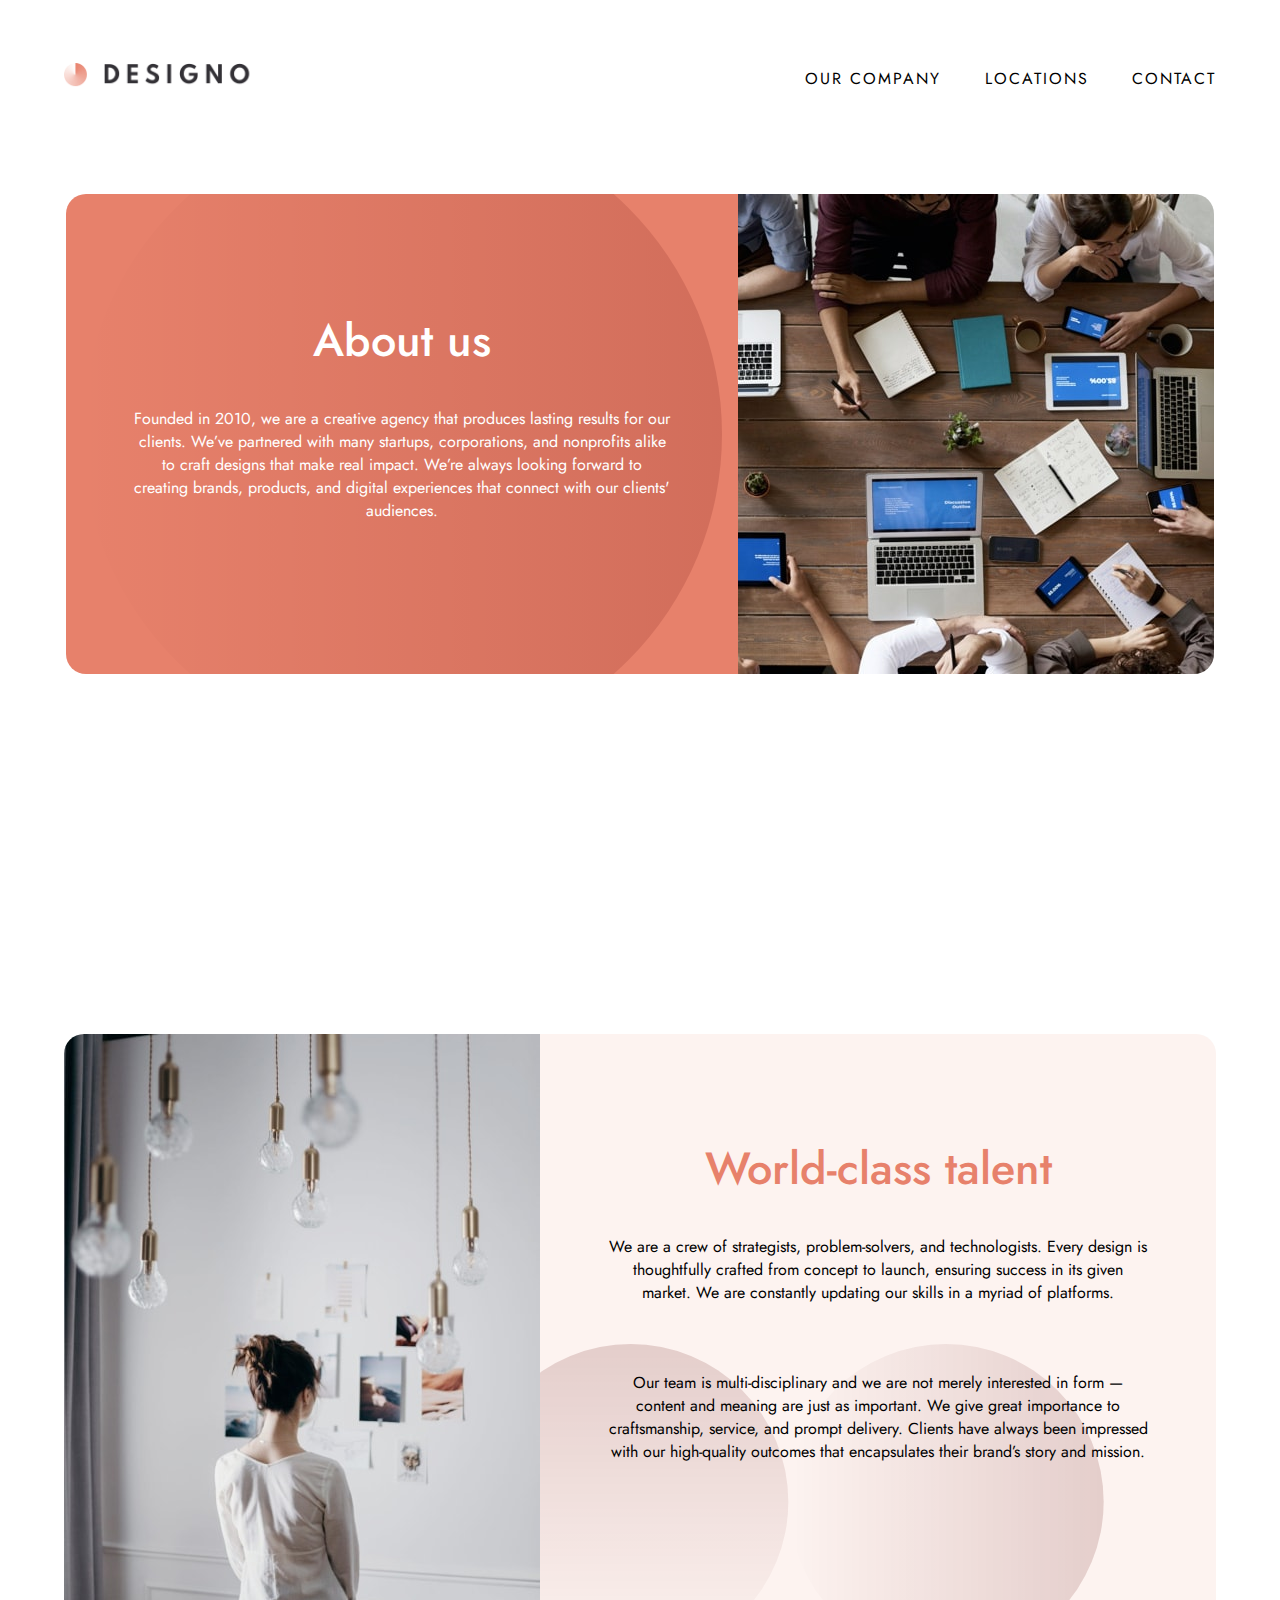
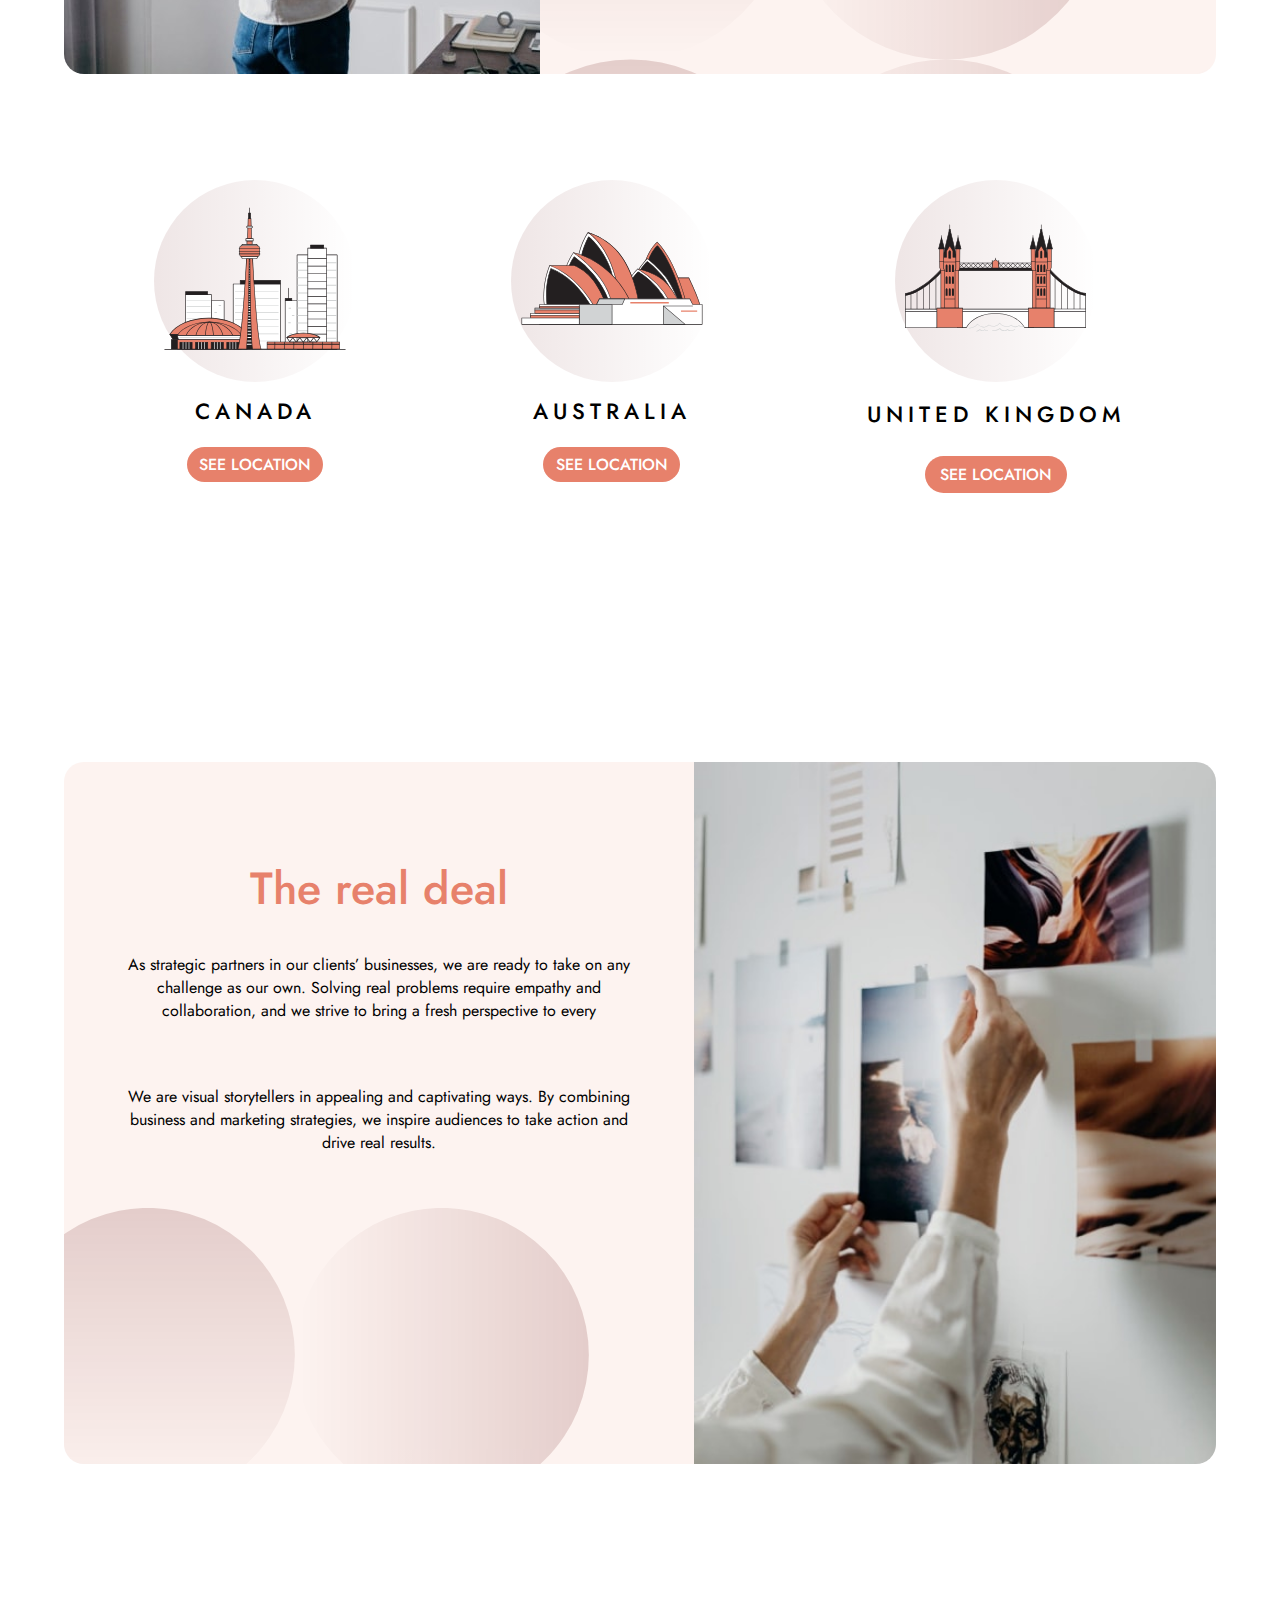
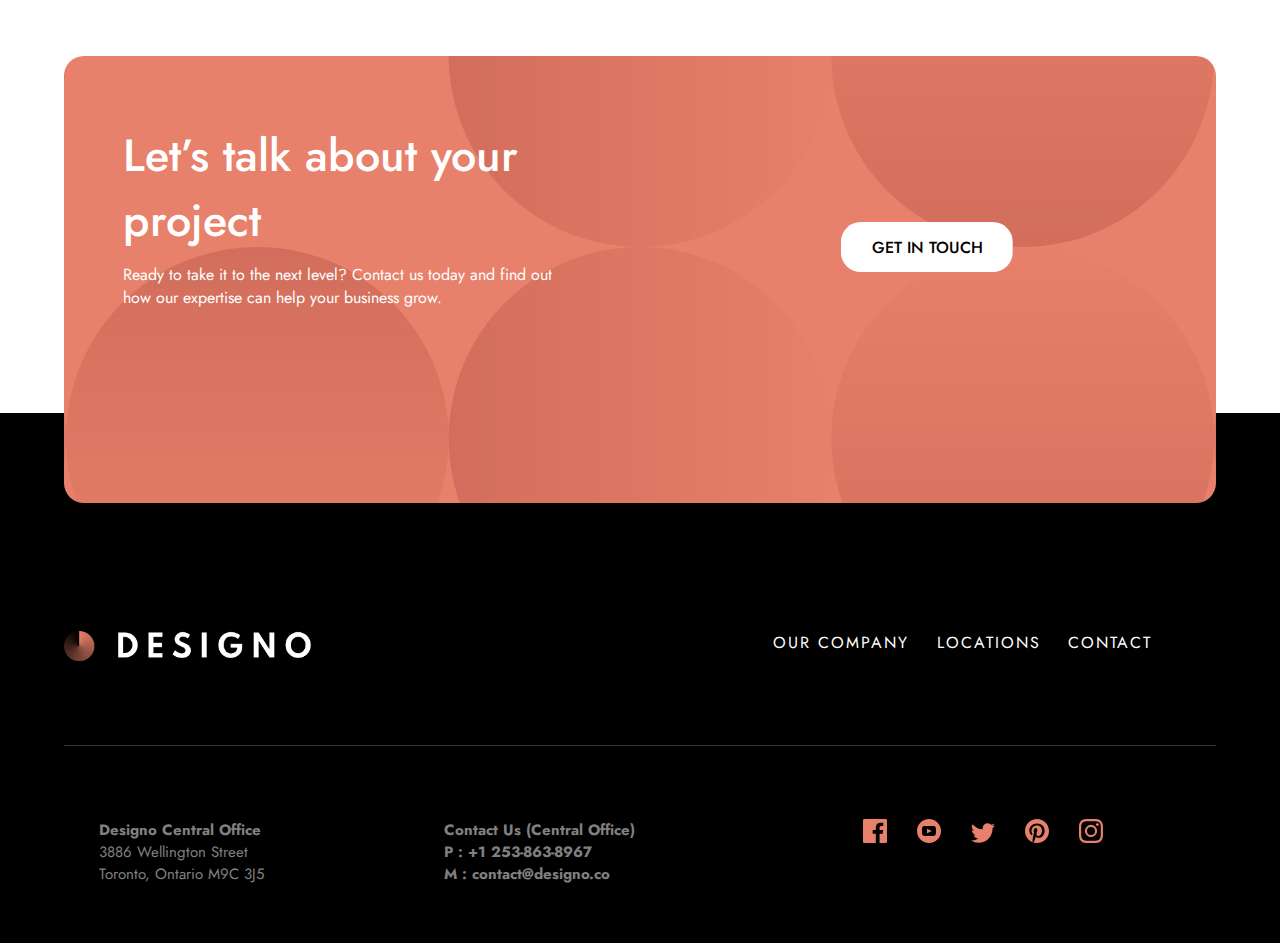
==== Designo-code/about.html @ a738da6b "Change repo name" ====
<!DOCTYPE html>
<html lang="en">
<head>
  <meta charset="UTF-8">
  <meta name="viewport" content="width=device-width, initial-scale=1.0">

  <link rel="icon" type="image/png" sizes="32x32" href="./assets/favicon-32x32.png">
  
  <!--Fonts-->
 <link rel="preconnect" href="https://fonts.gstatic.com">
 <link href="https://fonts.googleapis.com/css2?family=Jost:wght@400;500&display=swap" rel="stylesheet">
 <!--CSS-->
 <link rel="stylesheet" href="about.css">

  <title>About || Designo Agency</title>
</head>
<body>

  <header>
    <div class="nav-bar">
      <a href="index.html"> <img class="logo" src=".//assets/shared/desktop/logo-dark.png" alt="logo"></a>

      
  
 
    <div id="myLinks" class="menu">
    <a href="about.html">Our Company</a>
    <a href="locations.html">Locations</a>
    <a href="contact.html">Contact</a>
   </div> 

   <!-- "Hamburger menu" / "Bar icon" to toggle the navigation links -->
  <a href="javascript:void(0);" class="icon"  onclick="myFunction()">
    <img id="icon" class="hamburger" src="./assets/shared/mobile/icon-hamburger.svg">
  </a>

   </div>
  </header>
  
  <section class="first about rounded-Tablet rounded-Desktop-Rev">
  
    <img  class="mobile" src="./assets/about/mobile/image-about-hero.jpg">
    <img class="tablet" src="./assets/about/tablet/image-about-hero.jpg">
    <img class="desktop" src="./assets/about/desktop/image-about-hero.jpg">

    <div class="orange pb20">
      <div>
        <h1>About us</h1>
        <p>Founded in 2010, we are a creative agency that produces lasting results for our clients. 
          We’ve partnered with many startups, corporations, and nonprofits alike to craft designs 
          that make real impact. We’re always looking forward to creating brands, products, and 
          digital experiences that connect with our clients' audiences.</p>
      </div>
  
    </div>
    
  </section>
  
<section class=" pb20 talent rounded-Tablet rounded-Desktop">

  <img class="mobile" src="./assets/about/mobile/image-world-class-talent.jpg">
  <img class="tablet" src="./assets/about/tablet/image-world-class-talent.jpg">
  <img class="desktop" src="./assets/about/desktop/image-world-class-talent.jpg">

  <div class="ptrn3">
    <div>
      <h1>World-class talent</h1>
    <p>We are a crew of strategists, problem-solvers, and technologists. Every design is thoughtfully 
      crafted from concept to launch, ensuring success in its given market. We are constantly updating 
      our skills in a myriad of platforms.</p>
    
      <p>Our team is multi-disciplinary and we are not merely interested in form — content and meaning 
      are just as important. We give great importance to craftsmanship, service, and prompt delivery. 
      Clients have always been impressed with our high-quality outcomes that encapsulates their 
      brand’s story and mission.</p>
    </div>
    
  </div>
 
</section>
  
<section class="loc">
  <div>
    <div class="circleS">  <img src="./assets/shared/desktop/illustration-canada.svg">
    </div>
  
   <h3>Canada</h3> 
  <button class="rounded btnOrange">See location</button>
  </div>
  
<div>
  <div class="circleS"><img src="./assets/shared/desktop/illustration-australia.svg"></div>
  
  <h3>Australia</h3> 
  <button class="rounded btnOrange">See location</button>
</div>
  
<div>
  <div class="circleS"><img src="./assets/shared/desktop/illustration-united-kingdom.svg"></div>
  
  <h3>United Kingdom</h3> 
  <button class="rounded btnOrange">See location</button>
</div>
  
</section>

<section class=" pb20 deal rounded-Tablet rounded-Desktop-Rev">
  <img class="mobile" src="./assets/about/mobile/image-real-deal.jpg">
  <img class="tablet" src="./assets/about/tablet/image-real-deal.jpg">
  <img class="desktop" src="./assets/about/desktop/image-real-deal.jpg">

  <div class="ptrn3">
    <div>
      <h1>The real deal</h1> 
      <p>As strategic partners in our clients’ businesses, we are ready to take on any challenge as our own.
        Solving real problems require empathy and collaboration, and we strive to bring a fresh perspective to every
    
      <p>We are visual storytellers in appealing and captivating ways. By combining business and marketing strategies, 
        we inspire audiences to take action and drive real results.</p>
    </div>
 
  </div>
 
</section>
  
<section class="talk orange rounded">
  <div>
    <h1>Let’s talk about your project</h1> 

    <p>Ready to take it to the next level? 
     Contact us today and find out how our expertise can help your business grow.</p>
  </div>

<div class="touchBtn">
<button class="rounded">Get in touch</button>
</div>
 

</section>
  
<footer class="black">
  <div class="nav">
    <img class="logoL" src=".//assets/shared/desktop/logo-light.png" alt="logo">

  <div class="links">
    <a href="about.html">Our company</a>
    <a href="locations.html">Locations</a>
    <a href="contact.html">Contact</a>
  
  </div>
</div>
 <hr/>
  <div class="contact">
    <div class="adress">
    <p>Designo Central Office</p>  
    <p>3886 Wellington Street</p>
    <p>Toronto, Ontario M9C 3J5</p>
    </div>
    
    <div class="mail">
    <p>Contact Us (Central Office)</p>  
     <p>P : +1 253-863-8967</p> 
     <p>M : contact@designo.co</p> 
    </div>
   
    <div class="social">
      <a href="http://www.facebook.com">
     <img src=".//assets/shared/desktop/icon-facebook.svg" alt="facebook">
    </a>

    <a href="http://www.youtube.com">
     <img src=".//assets/shared/desktop/icon-youtube.svg" alt="youtube">
    </a>

     <a href="http://www.twitter.com">
      <img src=".//assets/shared/desktop/icon-twitter.svg" alt="twitter">
    </a>
     

     <a href="http://www.pinterest.com">
     <img src=".//assets/shared/desktop/icon-pinterest.svg" alt="pinterest">
    </a>

     <a href="http://www.instagram.com">
     <img src=".//assets/shared/desktop/icon-instagram.svg" alt="instagram">
    </a>
    </div>
  </div>
 
</footer>

 <!--!JS-->
 <script src="https://ajax.googleapis.com/ajax/libs/jquery/3.5.1/jquery.min.js"></script>
 <script src="index.js"></script>

</body>
</html>
---- Designo-code/about.css ----
@import "shared.css";

.about {
    margin-bottom: 0;
}

.about .orange {
    background-image: url("./assets/about/mobile/bg-pattern-hero-about-mobile.svg");
    background-position: -5cm -4cm;
    background-repeat: no-repeat;
}

.about img,
.talent img,
.deal img {
    width: 100%
}

@media(min-width:768px) {

    .talent {
        margin-top: 20%
    }

    .about .orange {
        background-image: url("./assets/about/desktop/bg-pattern-hero-about-desktop.svg");
        background-position: -3cm -10cm;
    }

    .about .orange p {
        padding-bottom: 0;
    }
}

@media(min-width:1200px) {

    section {
        display: flex;
    }

    .about {
        padding-bottom: 8%;
    }

    .about .orange {
        background-position: center;
    }

    .deal,
    .about {
        flex-direction: row-reverse;
    }

    .about .orange,
    .talent .light-orange,
    .deal .light-orange {
        display: flex;
        justify-content: center;
        align-items: center;
    }



}
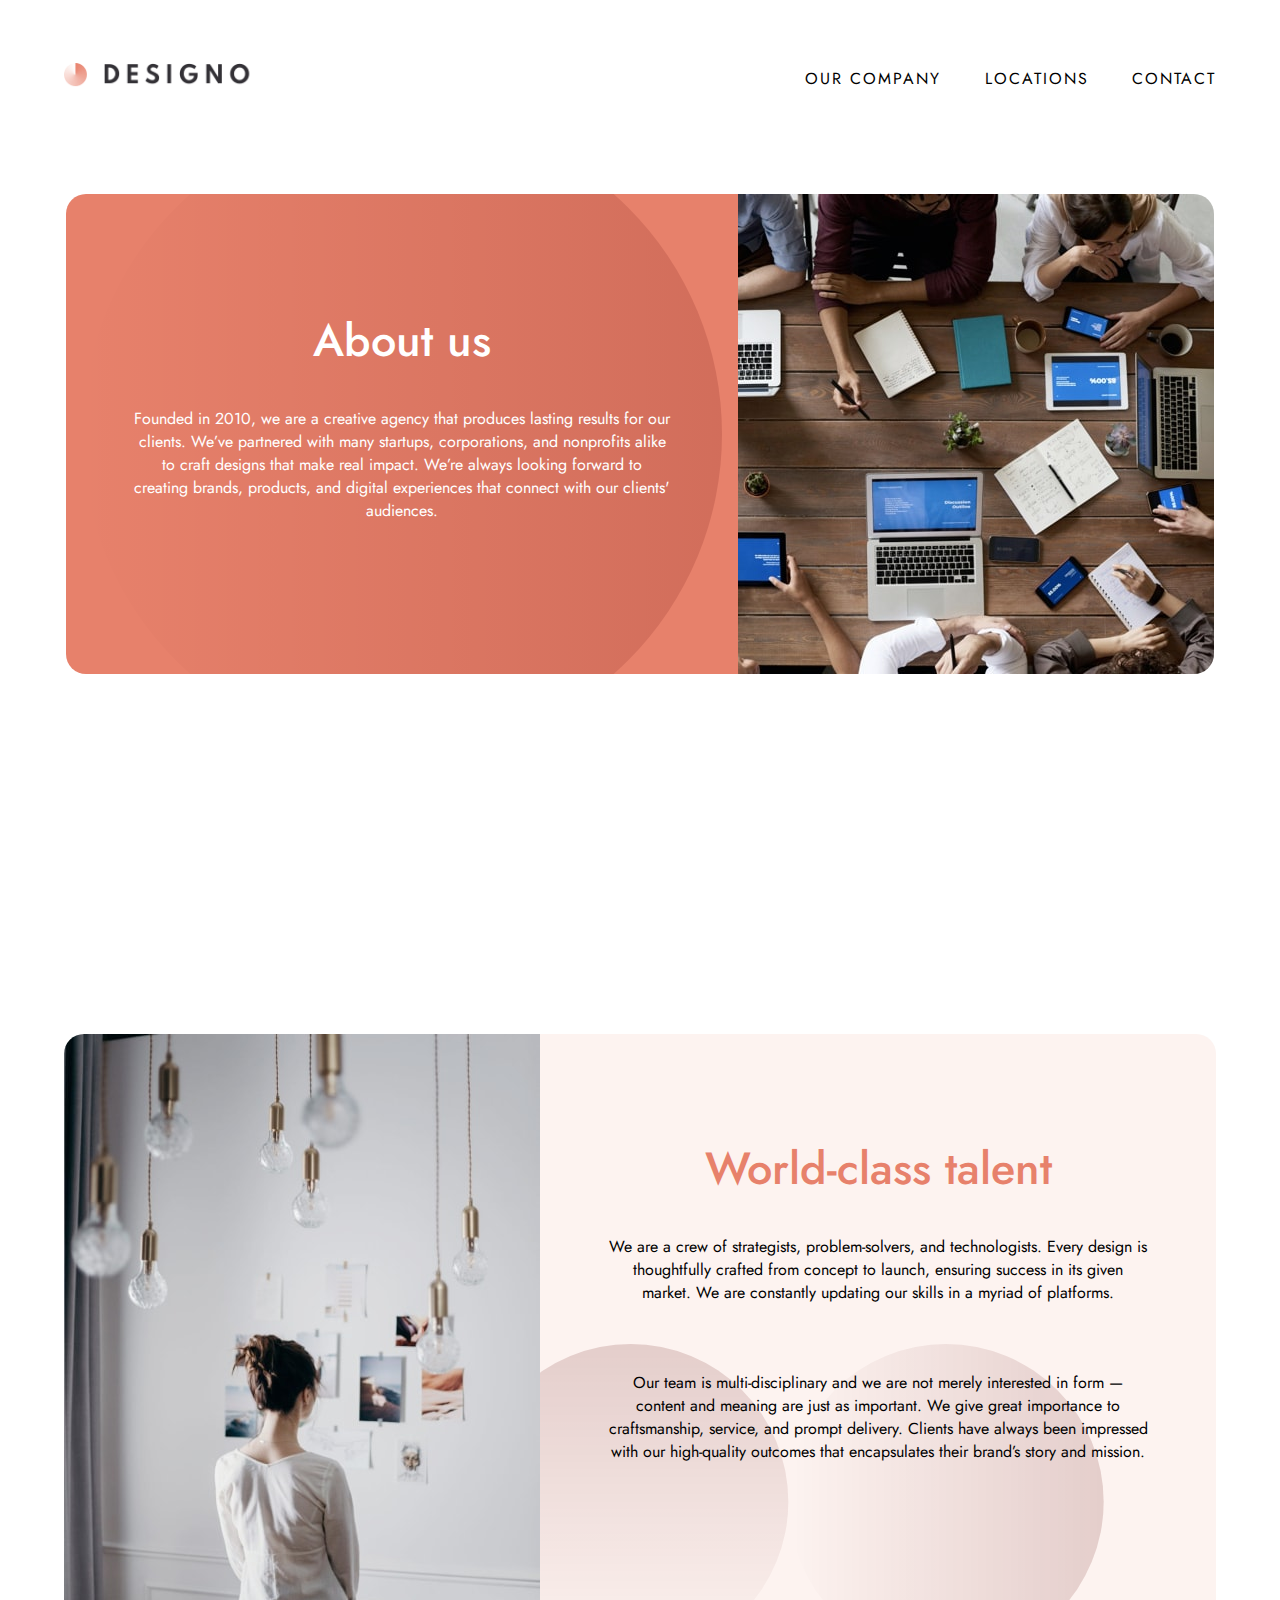
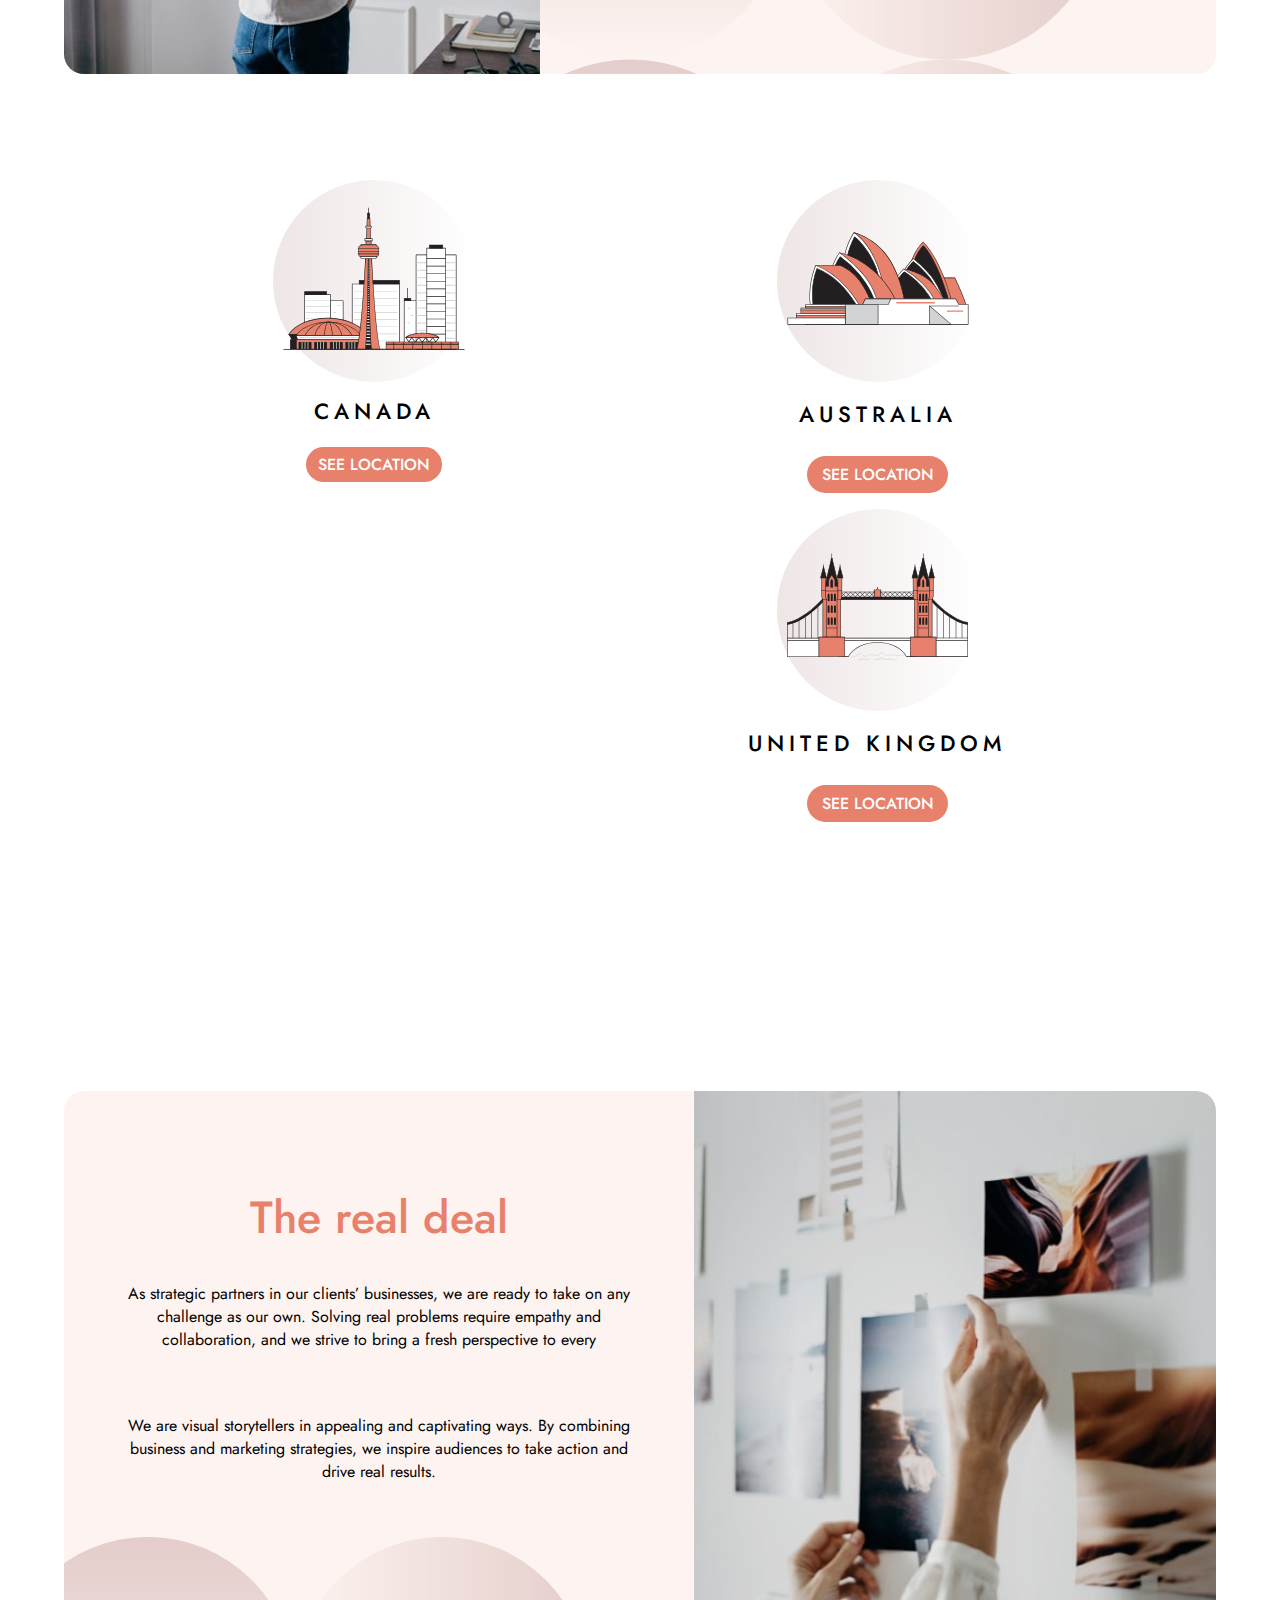
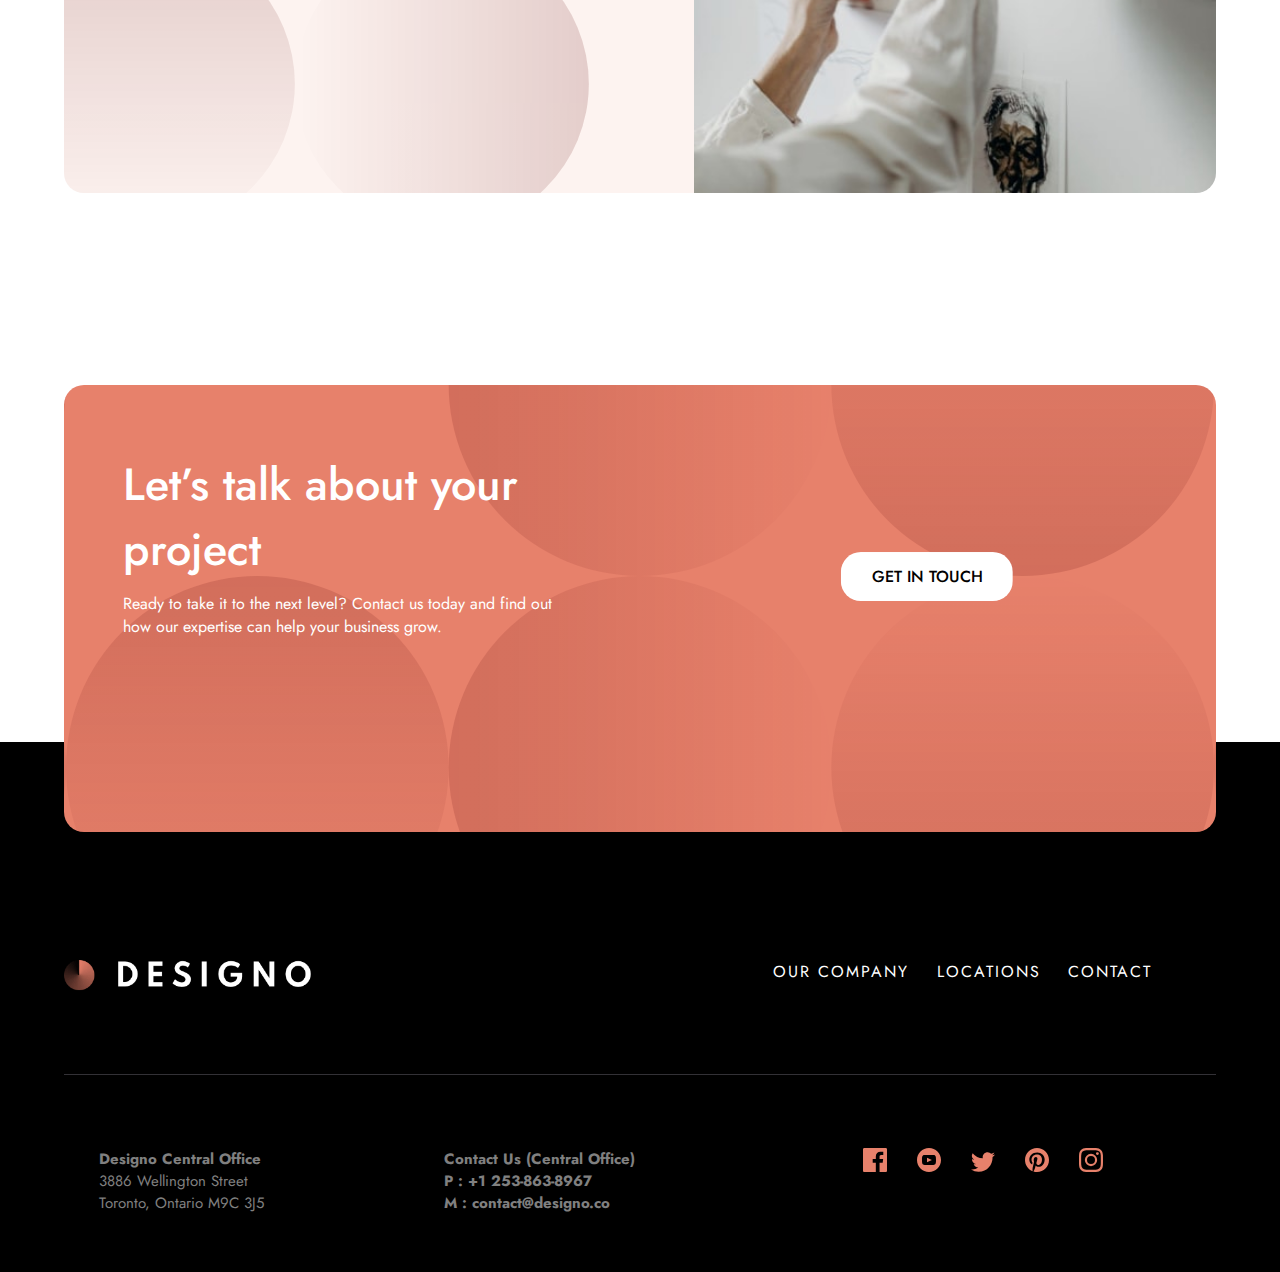
==== commit 08237740: "buttons correction" ====
--- a/Designo-code/about.html
+++ b/Designo-code/about.html
@@ -85,21 +85,20 @@
     </div>
   
    <h3>Canada</h3> 
-  <button class="rounded btnOrange">See location</button>
+  <a href="locations.html"><button class="rounded btnOrange">See location</button></a>
   </div>
   
 <div>
   <div class="circleS"><img src="./assets/shared/desktop/illustration-australia.svg"></div>
   
   <h3>Australia</h3> 
-  <button class="rounded btnOrange">See location</button>
-</div>
+  <a href="locations.html"><button class="rounded btnOrange">See location</button></a>
   
 <div>
   <div class="circleS"><img src="./assets/shared/desktop/illustration-united-kingdom.svg"></div>
   
   <h3>United Kingdom</h3> 
-  <button class="rounded btnOrange">See location</button>
+  <a href="locations.html"><button class="rounded btnOrange">See location</button></a>
 </div>
   
 </section>
@@ -132,7 +131,7 @@
   </div>
 
 <div class="touchBtn">
-<button class="rounded">Get in touch</button>
+<a href="contact.html"><button class="rounded">Get in touch</button></a>
 </div>
  
 
